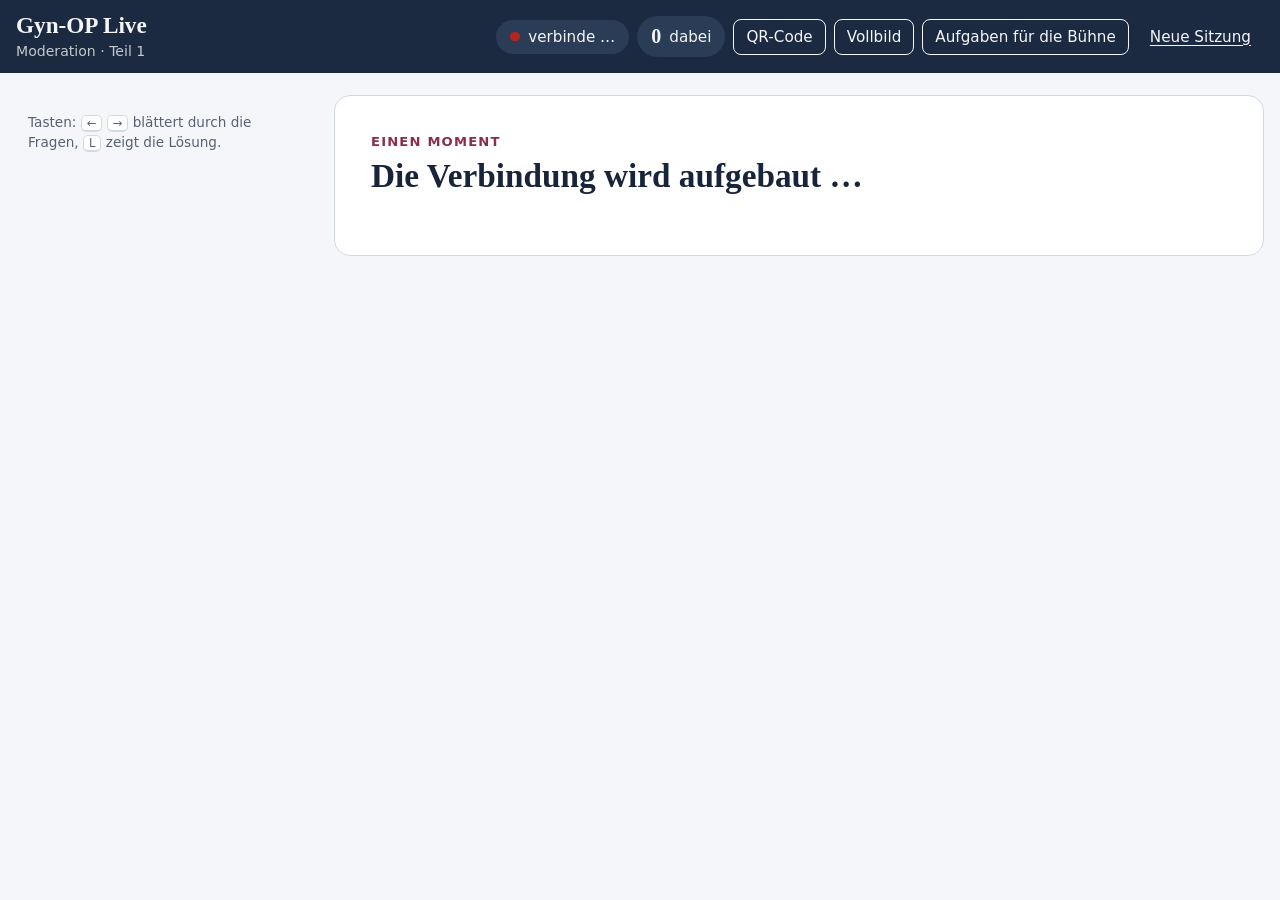
==== host.html @ 98ef53d7 "Gyn-OP Live: Live-Quiz mit QR-Code, Freigabe und Auswertung Seite fuer Teilnehmende (Handy), Seite f" ====
<!doctype html>
<html lang="de">
<head>
<meta charset="utf-8">
<meta name="viewport" content="width=device-width, initial-scale=1, viewport-fit=cover">
<meta name="robots" content="noindex">
<title>Gyn-OP Live · Moderation</title>
<link rel="stylesheet" href="app.css">
</head>
<body>
<header class="top">
  <div class="wrap">
    <div class="brand">
      <h1>Gyn-OP Live</h1>
      <p>Moderation · Teil 1</p>
    </div>
    <div class="tools">
      <span class="pill"><span class="dot" id="dot"></span><span id="conntext">verbinde …</span></span>
      <span class="pill"><b id="count">0</b> dabei</span>
      <button class="tbtn" id="btn-qr">QR-Code</button>
      <button class="tbtn" id="btn-full">Vollbild</button>
      <a class="tbtn" id="link-buehne" href="buehne.html">Aufgaben für die Bühne</a>
      <button class="tbtn quiet" id="btn-new">Neue Sitzung</button>
    </div>
  </div>
</header>

<div class="wrap layout">
  <nav aria-label="Blöcke">
    <ol class="blocks" id="rail"></ol>
    <p class="railnote">Tasten: <kbd>←</kbd> <kbd>→</kbd> blättert durch die Fragen, <kbd>L</kbd> zeigt die Lösung.</p>
  </nav>
  <main id="stage"></main>
</div>

<div class="join" id="join" hidden></div>

<script src="lib/mqtt.min.js"></script>
<script src="lib/qrcode.js"></script>
<script src="fragen.js"></script>
<script src="live.js"></script>
<script src="host.js"></script>
</body>
</html>
---- app.css ----
/* Gyn-OP Live: gemeinsames Aussehen für Teilnehmende (Handy) und Moderation (Beamer).
   Farben und Schriften folgen der Präsentation: Dunkelblau, Bordeaux, Cambria und Calibri. */
:root{
  --bg:#F5F6F9; --surface:#FFFFFF; --card:#ECEFF4; --ink:#17243A; --muted:#566275; --line:#D3D9E3;
  --navy:#1B2A40; --navy-2:#2A3C56; --on-navy:#F3F5F9;
  --sel-bg:#1B2A40; --sel-fg:#F3F5F9;
  --accent:#8E2C50; --on-accent:#FFFFFF; --accent-soft:#F5E4EB;
  --ok:#1C7448; --ok-soft:#DCF0E5; --bad:#B3261E; --bad-soft:#FBE3E1; --warn:#8A5A00; --warn-soft:#FCEFD2;
  --bar:#9AA8BD;
  --display:Cambria,"Hoefler Text",Georgia,serif;
  --body:Calibri,"Segoe UI",system-ui,-apple-system,"Helvetica Neue",Arial,sans-serif;
}
@media (prefers-color-scheme: dark){
  :root{
    --bg:#0F1826; --surface:#172335; --card:#202F46; --ink:#E9EDF4; --muted:#9DAABD; --line:#31415B;
    --navy:#0A111C; --navy-2:#1B2A40; --on-navy:#E9EDF4;
    --sel-bg:#E9EDF4; --sel-fg:#0F1826;
    --accent:#EA94B1; --on-accent:#22101A; --accent-soft:#3B2030;
    --ok:#62CF98; --ok-soft:#173A29; --bad:#FF8F85; --bad-soft:#44211F; --warn:#F2C56B; --warn-soft:#3D3013;
    --bar:#5B6C86;
    color-scheme:dark;
  }
}
*{box-sizing:border-box}
html{-webkit-text-size-adjust:100%}
body{margin:0;background:var(--bg);color:var(--ink);font-family:var(--body);font-size:18px;line-height:1.45}
button,input{font:inherit;color:inherit}
[hidden]{display:none!important}
:focus-visible{outline:3px solid var(--accent);outline-offset:2px}
.wrap{max-width:1440px;margin-inline:auto;padding-left:max(16px,env(safe-area-inset-left,0px));padding-right:max(16px,env(safe-area-inset-right,0px))}

/* Kopf */
.top{background:var(--navy);color:var(--on-navy)}
.top .wrap{display:flex;flex-wrap:wrap;gap:10px 24px;align-items:center;justify-content:space-between;padding-block:12px}
.brand h1{font-family:var(--display);font-size:1.45rem;line-height:1.15;margin:0}
.brand p{margin:2px 0 0;font-size:.88rem;opacity:.78}
.tools{display:flex;flex-wrap:wrap;gap:8px;align-items:center}
.pill{display:inline-flex;align-items:center;gap:8px;background:var(--navy-2);border-radius:999px;padding:6px 14px;font-size:.95rem;font-variant-numeric:tabular-nums}
.dot{width:.65em;height:.65em;border-radius:50%;background:var(--bad)}
.dot.on{background:var(--ok)}
.pill b{font-family:var(--display);font-size:1.25rem}
.tbtn{background:transparent;border:1px solid var(--on-navy);color:var(--on-navy);border-radius:8px;padding:6px 12px;cursor:pointer;font-size:.95rem}
a.tbtn{text-decoration:none;display:inline-block}
.tbtn:hover{background:var(--navy-2)}
.tbtn.quiet{border-color:transparent;text-decoration:underline;text-underline-offset:3px}

/* Bausteine */
.btn{background:var(--accent);color:var(--on-accent);border:2px solid var(--accent);border-radius:10px;padding:11px 22px;font-weight:700;cursor:pointer;font-size:1.05rem}
.btn:disabled{opacity:.5;cursor:default}
.btn.ghost{background:transparent;color:var(--ink);border-color:var(--line);font-weight:400}
.btn.ghost:hover:not(:disabled){border-color:var(--ink)}
.btn.big{font-size:clamp(1.15rem,1.8vw,1.6rem);padding:14px 30px}
.row{display:flex;gap:10px;flex-wrap:wrap;align-items:center}
.eyebrow{font-size:.82rem;letter-spacing:.09em;text-transform:uppercase;color:var(--accent);font-weight:700;margin:0}
.muted{color:var(--muted)}
.panel{background:var(--surface);border:1px solid var(--line);border-radius:16px;padding:clamp(18px,3vw,36px)}
.note{padding:12px 16px;border-radius:10px;background:var(--warn-soft);color:var(--ink);border:1px solid var(--warn)}
.fb{margin-top:16px;padding:14px 16px;border-radius:10px;background:var(--bad-soft)}
.fb.good{background:var(--ok-soft)}
.chip{display:inline-block;padding:3px 12px;border-radius:999px;font-size:.85rem;border:1px solid var(--line);color:var(--muted);white-space:nowrap}
.chip.open{border-color:var(--ok);background:var(--ok-soft);color:var(--ink)}
.chip.done{border-color:var(--accent);background:var(--accent-soft);color:var(--ink)}

/* ---------- Teilnehmende (Handy) ---------- */
.phone main{max-width:640px;padding-block:20px 40px}
.phone h2{font-family:var(--display);font-size:1.5rem;line-height:1.2;margin:.2em 0 .5em;text-wrap:balance}
.blist{list-style:none;margin:14px 0 0;padding:0;display:flex;flex-direction:column;gap:10px}
.bitem{display:grid;grid-template-columns:2.2em minmax(0,1fr) auto;gap:6px 10px;align-items:center;width:100%;text-align:left;padding:14px 16px;border-radius:12px;border:2px solid var(--line);background:var(--surface);cursor:pointer}
.bitem:disabled{cursor:default;background:transparent;border-style:dashed;color:var(--muted)}
.bitem.go{border-color:var(--accent)}
.bitem .nr{font-family:var(--display);font-weight:700;color:var(--accent)}
.bitem:disabled .nr{color:var(--muted)}
.bitem .t{font-size:1.1rem}
.count{color:var(--muted);margin:0;font-variant-numeric:tabular-nums}
.popts{display:flex;flex-direction:column;gap:10px}
.popt{display:grid;grid-template-columns:1.6em minmax(0,1fr);gap:8px;align-items:baseline;text-align:left;padding:15px 16px;border-radius:12px;border:2px solid var(--line);background:var(--surface);font-size:1.1rem;cursor:pointer}
.popt .k{font-family:var(--display);font-weight:700;color:var(--accent)}
.popt:disabled{cursor:default}
.popt.ok{background:var(--ok-soft);border-color:var(--ok)}
.popt.bad{background:var(--bad-soft);border-color:var(--bad)}
.popt.dim{opacity:.55}
.codeform{display:flex;gap:10px;flex-wrap:wrap;margin-top:14px}
.codeform input{flex:1 1 10em;min-width:0;padding:12px 14px;border-radius:10px;border:2px solid var(--line);background:var(--surface);font-size:1.4rem;letter-spacing:.15em;text-transform:uppercase}
.score{font-family:var(--display);font-size:3rem;line-height:1;margin:.2em 0}

/* ---------- Moderation (Beamer) ---------- */
.layout{display:grid;grid-template-columns:290px minmax(0,1fr);gap:28px;padding-block:22px 36px;align-items:start}
.blocks{list-style:none;margin:0;padding:0;display:flex;flex-direction:column;gap:4px}
.blk{display:grid;grid-template-columns:2.2em minmax(0,1fr);gap:2px 4px;align-items:baseline;width:100%;text-align:left;padding:10px 12px;border-radius:10px;border:1px solid transparent;background:none;cursor:pointer}
.blk:hover{background:var(--card)}
.blk[aria-current="true"]{background:var(--surface);border-color:var(--line)}
.blk .nr{font-family:var(--display);font-weight:700;color:var(--accent)}
.blk .meta{grid-column:2;display:flex;gap:8px;align-items:center;flex-wrap:wrap;font-size:.82rem;color:var(--muted)}
.railnote{color:var(--muted);font-size:.85rem;margin:18px 12px 0}
kbd{font-family:inherit;font-size:.85em;border:1px solid var(--line);border-bottom-width:2px;border-radius:5px;padding:0 5px;background:var(--surface)}

.bhead{display:flex;flex-wrap:wrap;gap:12px 24px;align-items:center;justify-content:space-between;margin-bottom:6px}
.bhead h2{font-family:var(--display);font-size:clamp(1.4rem,2.2vw,2rem);margin:.1em 0 0;line-height:1.2}
.kpis{display:flex;flex-wrap:wrap;gap:8px 28px;margin:14px 0 18px}
.kpi b{display:block;font-family:var(--display);font-size:clamp(1.6rem,2.4vw,2.3rem);line-height:1.1;font-variant-numeric:tabular-nums}
.kpi span{color:var(--muted);font-size:.9rem}
.strip{display:flex;flex-wrap:wrap;gap:8px;margin-bottom:22px}
.qtab{min-width:5.2em;padding:8px 12px;border-radius:10px;border:2px solid var(--line);background:var(--card);cursor:pointer;text-align:left;font-variant-numeric:tabular-nums}
.qtab b{display:block;font-family:var(--display)}
.qtab span{font-size:.85rem;color:var(--muted)}
.qtab[aria-selected="true"]{border-color:var(--sel-bg);background:var(--sel-bg);color:var(--sel-fg)}
.qtab[aria-selected="true"] span{color:var(--sel-fg);opacity:.8}
.hq{font-family:var(--display);font-size:clamp(1.5rem,2.6vw,2.4rem);line-height:1.2;margin:.15em 0 .7em;text-wrap:balance}
.bars{display:flex;flex-direction:column;gap:10px}
.bar{display:grid;grid-template-columns:1.6em minmax(0,1fr) 6.5em;gap:10px;align-items:center;font-size:clamp(1.05rem,1.5vw,1.4rem)}
.bar .k{font-family:var(--display);font-weight:700;color:var(--accent)}
.bar .body{position:relative;border-radius:10px;background:var(--card);overflow:hidden;border:2px solid transparent}
.bar .fill{position:absolute;inset:0 auto 0 0;background:var(--bar);opacity:.45;transition:width .4s}
.bar .txt{position:relative;display:block;padding:10px 14px}
.bar .n{text-align:right;font-variant-numeric:tabular-nums;color:var(--muted)}
.bar .n b{color:var(--ink);font-family:var(--display);font-size:1.15em}
.bar.right .body{border-color:var(--ok);background:var(--ok-soft)}
.bar.right .fill{background:var(--ok);opacity:.35}
.locked{text-align:center;padding:clamp(20px,5vw,60px) 0}
.locked p{max-width:50ch;margin:0 auto 22px;font-size:clamp(1.05rem,1.5vw,1.35rem)}

/* QR-Fenster */
.join{position:fixed;inset:0;z-index:20;background:var(--bg);display:grid;place-items:center;padding:20px;overflow:auto}
.joinbox{display:grid;grid-template-columns:minmax(0,auto) minmax(0,1fr);gap:clamp(20px,5vw,70px);align-items:center;max-width:1200px}
.qr{background:#FFFFFF;border-radius:16px;padding:14px;width:min(46vw,62vh,560px);line-height:0}
.qr svg{width:100%;height:auto;display:block}
.joinbox h2{font-family:var(--display);font-size:clamp(1.8rem,4vw,3.4rem);line-height:1.1;margin:0 0 .4em}
.steps{font-size:clamp(1.05rem,1.8vw,1.6rem);margin:0 0 1em;padding-left:1.2em}
.steps li{margin-bottom:.4em}
.bigcode{font-family:var(--display);font-size:clamp(2.2rem,5vw,4.2rem);letter-spacing:.12em;font-weight:700;color:var(--accent)}
.url{font-size:clamp(1rem,1.6vw,1.4rem);word-break:break-all}

@media (max-width: 900px){
  .layout{grid-template-columns:minmax(0,1fr);gap:14px}
  .blocks{flex-direction:row;overflow-x:auto;padding-bottom:6px}
  .blk{width:auto;flex:0 0 auto}
  .railnote{display:none}
  .joinbox{grid-template-columns:minmax(0,1fr);justify-items:center;text-align:center}
  .qr{width:min(80vw,50vh)}
  .steps{text-align:left}
  .bar{grid-template-columns:1.4em minmax(0,1fr) 4.6em}
}
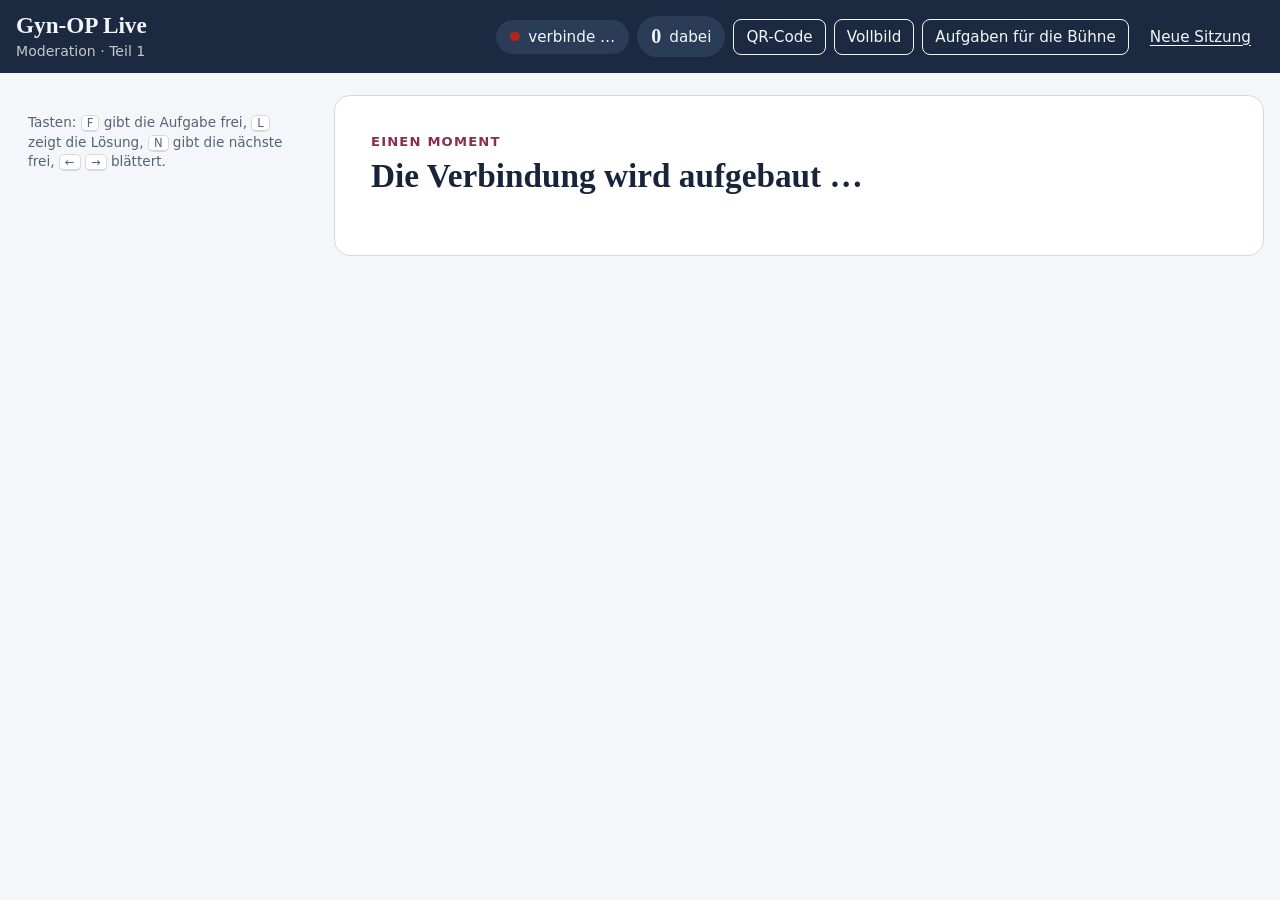
==== commit a3a0d259: "Aufgaben einzeln freigeben, alle Aufgabentypen auf dem Handy Teilnehmende waehlen nichts mehr aus: D" ====
--- a/host.html
+++ b/host.html
@@ -6,6 +6,7 @@
 <meta name="robots" content="noindex">
 <title>Gyn-OP Live · Moderation</title>
 <link rel="stylesheet" href="app.css">
+<link rel="stylesheet" href="aufgaben.css">
 </head>
 <body>
 <header class="top">
@@ -28,7 +29,7 @@
 <div class="wrap layout">
   <nav aria-label="Blöcke">
     <ol class="blocks" id="rail"></ol>
-    <p class="railnote">Tasten: <kbd>←</kbd> <kbd>→</kbd> blättert durch die Fragen, <kbd>L</kbd> zeigt die Lösung.</p>
+    <p class="railnote">Tasten: <kbd>F</kbd> gibt die Aufgabe frei, <kbd>L</kbd> zeigt die Lösung, <kbd>N</kbd> gibt die nächste frei, <kbd>←</kbd> <kbd>→</kbd> blättert.</p>
   </nav>
   <main id="stage"></main>
 </div>
--- a/aufgaben.css
+++ b/aufgaben.css
@@ -0,0 +1,91 @@
+/* Aussehen der interaktiven Aufgabentypen (Reihenfolge, Zuordnen, Auswählen, Uhr, Anatomie).
+   Die Farben kommen aus app.css. */
+:root{ --tissue:#EFC3C4; --tissue-2:#DC98A1; --tissue-line:#8E2C50; }
+@media (prefers-color-scheme: dark){ :root{ --tissue:#7B4652; --tissue-2:#A75E6E; --tissue-line:#EA94B1; } }
+
+.coltitle{font-size:.82rem;letter-spacing:.09em;text-transform:uppercase;color:var(--muted);font-weight:700;margin:16px 0 8px}
+
+/* Reihenfolge */
+.seq{list-style:none;counter-reset:s;margin:0;padding:0;display:flex;flex-direction:column;gap:6px}
+.seq li{counter-increment:s;display:grid;grid-template-columns:1.8em minmax(0,1fr);gap:6px;align-items:baseline;padding:8px 12px;border-radius:10px;background:var(--ok-soft);border:1px solid var(--ok)}
+.seq li::before{content:counter(s);font-family:var(--display);font-weight:700;color:var(--ok)}
+.seq li.slot{background:transparent;border:2px dashed var(--line);color:var(--muted)}
+.seq li.slot::before{color:var(--muted)}
+.seq b,.cardbtn b{display:block}
+.seq span,.cardbtn span{display:block;color:var(--muted);font-size:.92em}
+.cards{display:grid;grid-template-columns:minmax(0,1fr);gap:8px}
+.cardbtn{text-align:left;padding:12px 14px;border-radius:12px;border:2px solid var(--line);background:var(--surface);cursor:pointer;min-width:0}
+
+/* Zuordnen */
+.term{margin:.15em 0 .7em}
+.popt.one{display:block}
+.pairs{list-style:none;margin:0;padding:0;display:flex;flex-direction:column;gap:6px}
+.pairs li{padding:8px 12px;border-radius:10px;background:var(--card)}
+.pairs b,.pairs span{display:block}
+.pairs span{color:var(--muted);font-size:.95em}
+
+/* Auswählen */
+.pchips{display:flex;flex-wrap:wrap;gap:8px}
+.pchip{padding:10px 16px;border-radius:999px;border:2px solid var(--line);background:var(--surface);cursor:pointer;font-size:1.05rem;text-align:left}
+.pchip[aria-pressed="true"]{border-color:var(--accent);background:var(--accent-soft)}
+.pchip:disabled{cursor:default}
+.pchip.ok{border-color:var(--ok);background:var(--ok-soft)}
+.pchip.bad{border-color:var(--bad);background:var(--bad-soft);text-decoration:line-through}
+.pchip.miss{border-color:var(--ok);border-style:dashed;background:transparent}
+.legend{display:flex;flex-wrap:wrap;gap:6px 16px;color:var(--muted);font-size:.88rem;margin-top:12px}
+.legend i{display:inline-block;width:1em;height:1em;border-radius:50%;vertical-align:-2px;margin-right:6px;border:2px solid var(--ok);background:var(--ok-soft)}
+.legend i.b{border-color:var(--bad);background:var(--bad-soft)}
+.legend i.m{border-style:dashed;background:transparent}
+
+/* Uhr */
+.clock{display:block;width:100%;max-width:420px;height:auto;margin:6px auto 0}
+.clock.big{max-width:min(520px,60vh);margin:0}
+.portio{fill:var(--tissue);stroke:var(--tissue-line);stroke-width:2}
+.os{fill:var(--tissue-2);stroke:var(--tissue-line);stroke-width:1.5}
+.svgnote{fill:var(--muted);font-family:var(--body);font-size:15px;text-anchor:middle}
+.hr{cursor:pointer}
+.hr circle{fill:var(--surface);stroke:var(--line);stroke-width:2}
+.hr text{fill:var(--ink);font-family:var(--display);font-weight:700;font-size:22px;text-anchor:middle;dominant-baseline:central;pointer-events:none}
+.hr.on circle{fill:var(--accent-soft);stroke:var(--accent);stroke-width:4}
+.hr.ok circle{fill:var(--ok-soft);stroke:var(--ok);stroke-width:4}
+.hr.bad circle{fill:var(--bad-soft);stroke:var(--bad);stroke-width:4}
+.hc circle{fill:var(--card);stroke:var(--line);stroke-width:2}
+.hc.has circle{fill:var(--bar);fill-opacity:.45;stroke:var(--bar)}
+.hc.ok circle{fill:var(--ok-soft);fill-opacity:1;stroke:var(--ok);stroke-width:4}
+.hc text{text-anchor:middle;dominant-baseline:central}
+.hc .cnt{fill:var(--ink);font-family:var(--display);font-weight:700;font-size:22px}
+.hc .lab{fill:var(--muted);font-family:var(--body);font-size:17px}
+
+/* Anatomie */
+.ana{display:block;width:100%;height:auto;margin:4px 0 10px}
+.reg{cursor:pointer}
+.reg .f{fill:var(--tissue);stroke:var(--tissue-line);stroke-width:2;stroke-linejoin:round}
+.reg .s{fill:none;stroke:var(--tissue-2);stroke-width:18;stroke-linecap:round}
+.reg .s2{fill:none;stroke:var(--tissue-2);stroke-width:5;stroke-linecap:round}
+.reg.found .f{fill:var(--ok-soft);stroke:var(--ok)}
+.reg.found .s,.reg.found .s2{stroke:var(--ok)}
+.reg.wrong .f{fill:var(--bad-soft);stroke:var(--bad)}
+.reg.wrong .s,.reg.wrong .s2{stroke:var(--bad)}
+.deco{pointer-events:none}
+.deco.cav{fill:var(--tissue-2);opacity:.75}
+.deco.ln{fill:none;stroke:var(--tissue-line);stroke-width:1.5}
+.deco.dot{fill:var(--surface);stroke:var(--tissue-line);stroke-width:1}
+.info{background:var(--card);border-radius:12px;padding:14px 16px}
+.info h3{font-family:var(--display);font-size:1.3rem;margin:0 0 6px}
+.info dl{margin:0;display:grid;gap:8px}
+.info dt{font-size:.8rem;letter-spacing:.08em;text-transform:uppercase;color:var(--accent);font-weight:700}
+.info dd{margin:0}
+
+/* Moderation: Balken je Aufgabentyp */
+.qtab.isopen{border-color:var(--ok)}
+.bar.err .fill{background:var(--bad);opacity:.35}
+.bar.good .fill{background:var(--ok);opacity:.35}
+.bar.wrongitem .body{border-color:var(--bad);border-style:dashed}
+.bar.wrongitem .k{color:var(--bad)}
+.bar.right .k{color:var(--ok)}
+.bars.two{display:grid;grid-template-columns:repeat(2,minmax(0,1fr));gap:10px 28px}
+@media (max-width: 1100px){ .bars.two{grid-template-columns:minmax(0,1fr)} }
+
+.shake{animation:shake .35s}
+@keyframes shake{20%{transform:translateX(-6px)}50%{transform:translateX(6px)}80%{transform:translateX(-3px)}}
+@media (prefers-reduced-motion: reduce){.shake{animation:none;outline:3px solid var(--bad)}}
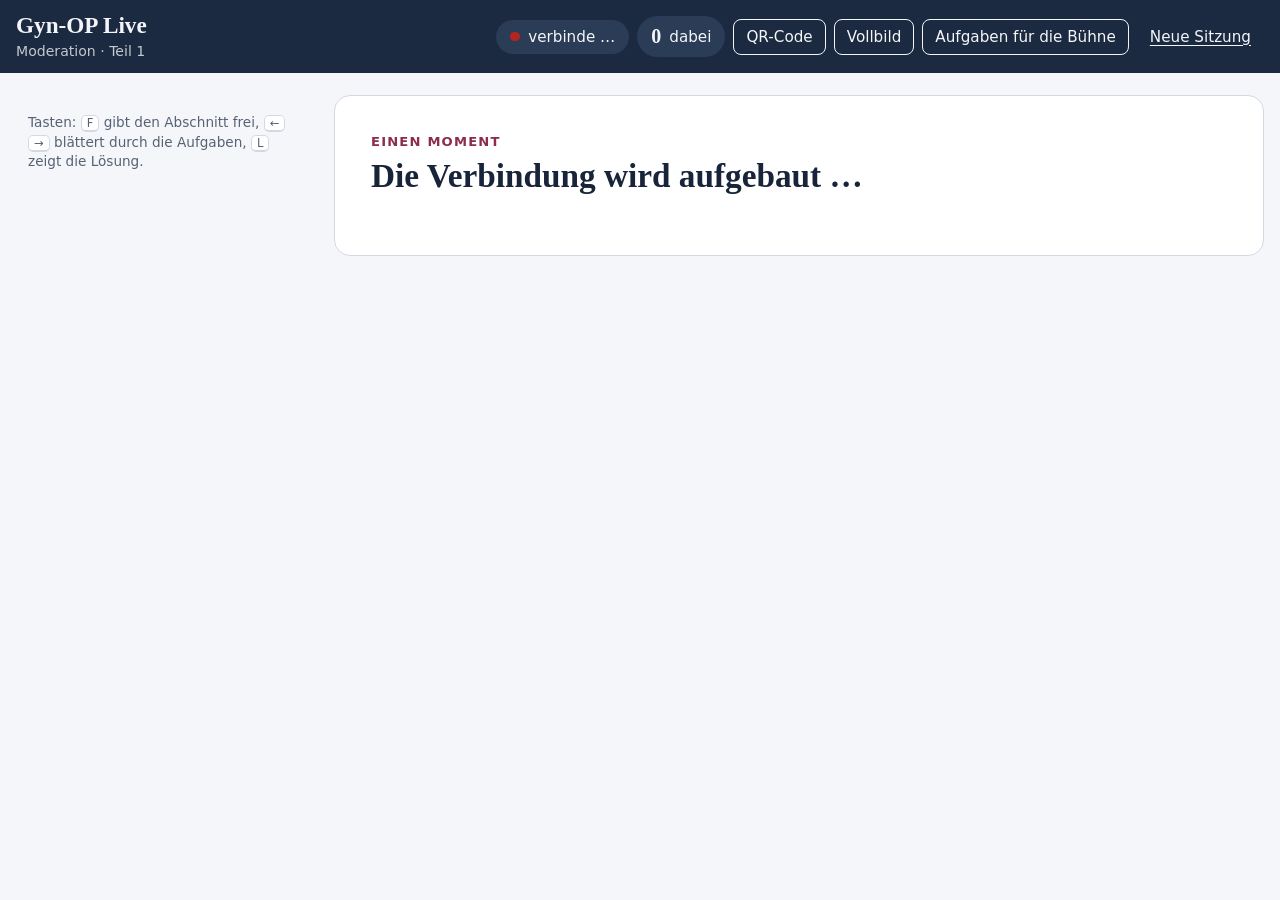
==== commit 42c3a6b1: "Freigabe immer fuer den ganzen Abschnitt Die Moderation gibt einen Block frei, die Handys arbeiten s" ====
--- a/host.html
+++ b/host.html
@@ -29,7 +29,7 @@
 <div class="wrap layout">
   <nav aria-label="Blöcke">
     <ol class="blocks" id="rail"></ol>
-    <p class="railnote">Tasten: <kbd>F</kbd> gibt die Aufgabe frei, <kbd>L</kbd> zeigt die Lösung, <kbd>N</kbd> gibt die nächste frei, <kbd>←</kbd> <kbd>→</kbd> blättert.</p>
+    <p class="railnote">Tasten: <kbd>F</kbd> gibt den Abschnitt frei, <kbd>←</kbd> <kbd>→</kbd> blättert durch die Aufgaben, <kbd>L</kbd> zeigt die Lösung.</p>
   </nav>
   <main id="stage"></main>
 </div>
